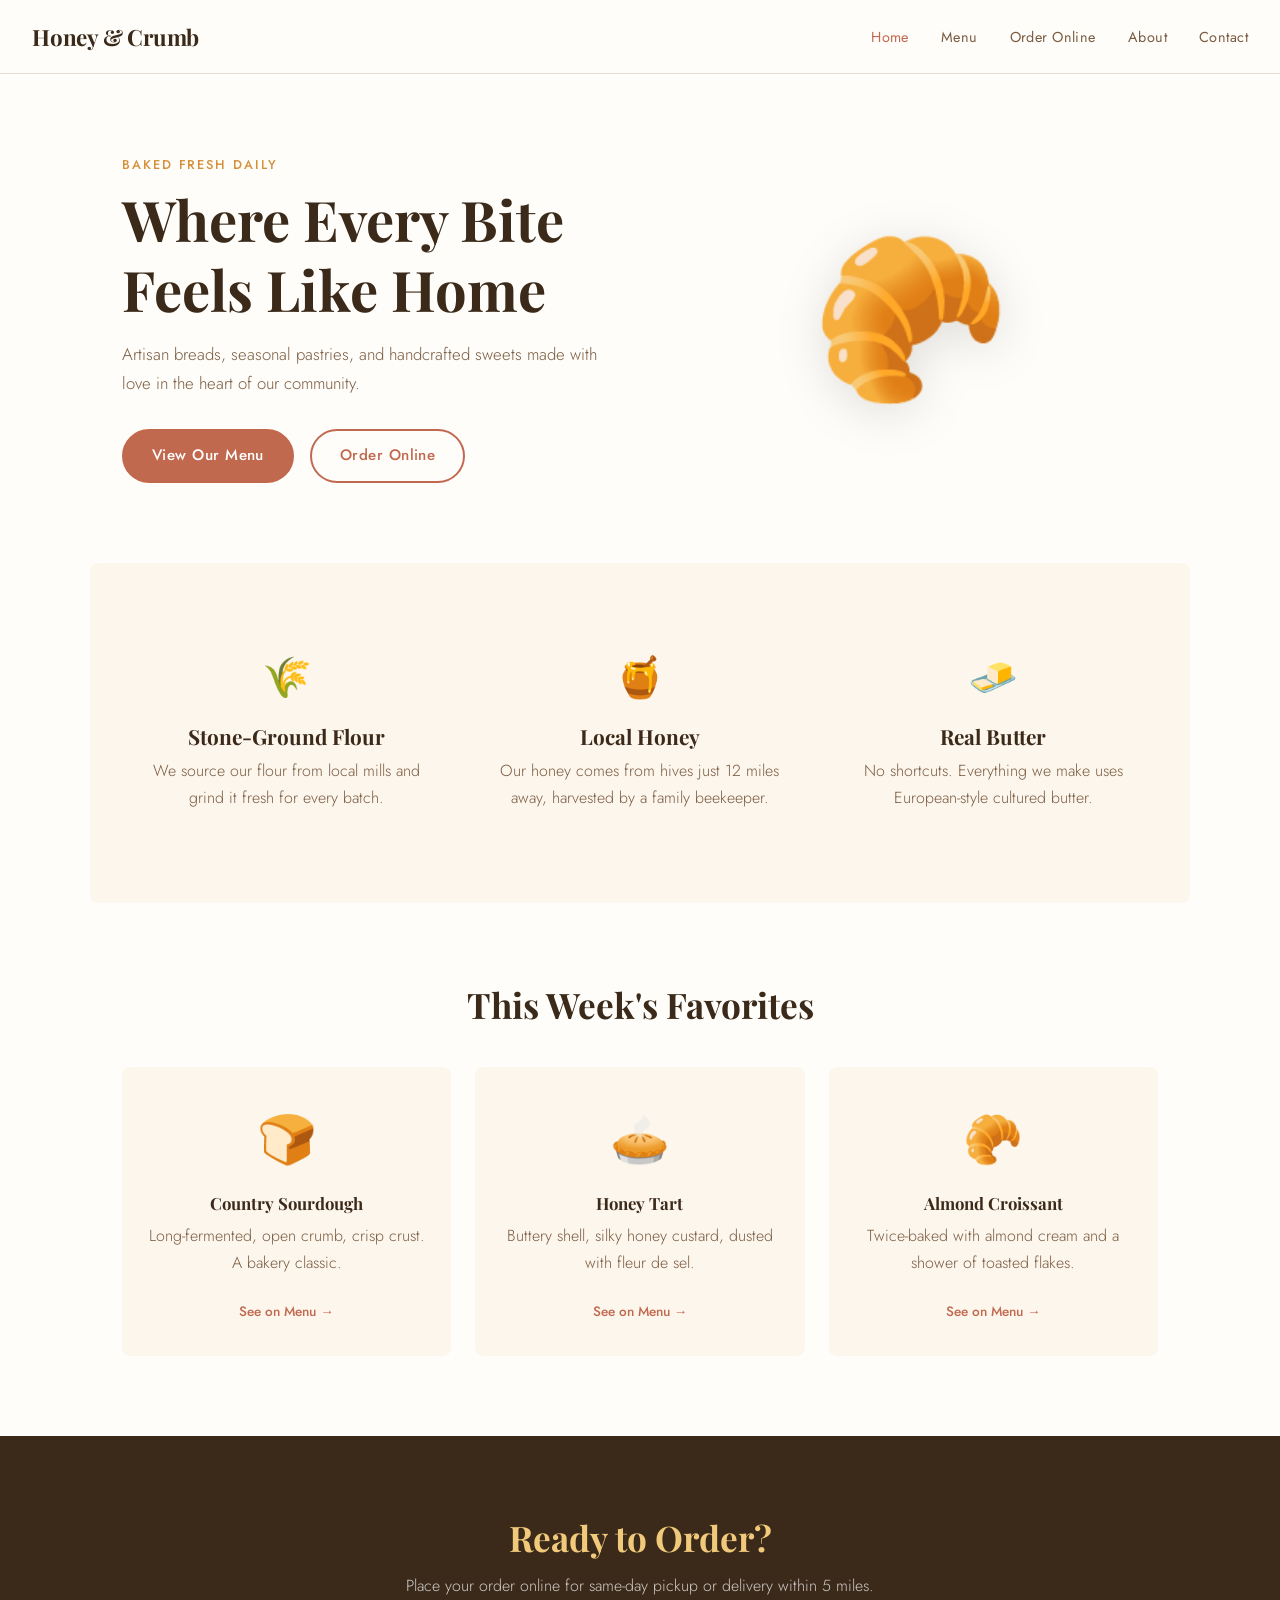
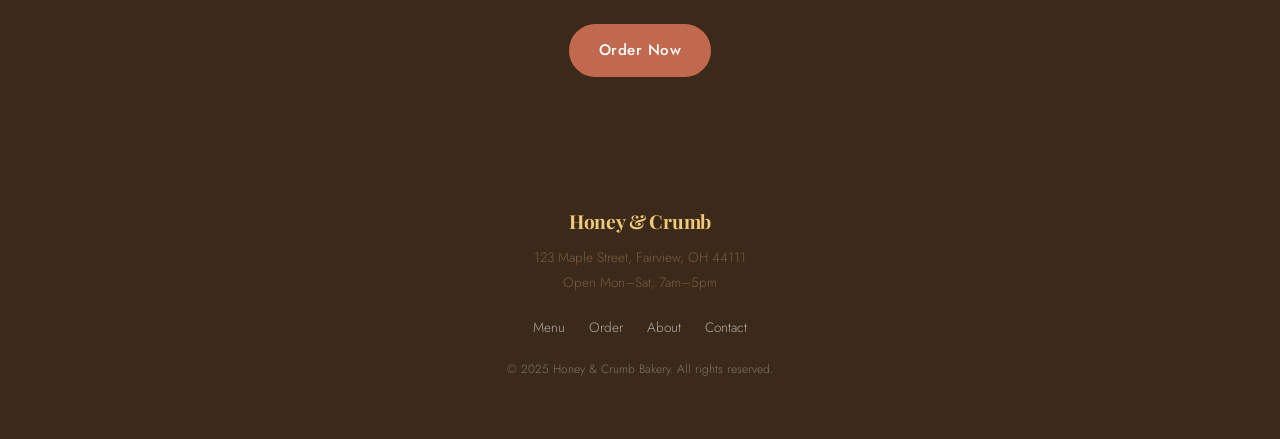
==== index.html @ f25d5ca1 "Adding files for defects" ====
<!DOCTYPE html>
<html lang="en">
<head>
  <meta charset="UTF-8" />
  <meta name="viewport" content="width=device-width, initial-scale=1.0" />
  <title>Honey & Crumb Bakery</title>
  <link rel="stylesheet" href="css/style.css" />
  <link href="https://fonts.googleapis.com/css2?family=Playfair+Display:ital,wght@0,400;0,700;1,400&family=Jost:wght@300;400;500&display=swap" rel="stylesheet" />
</head>
<body>

  <header>
    <nav class="navbar">
      <a href="index.html" class="logo">Honey &amp; Crumb</a>
      <ul class="nav-links">
        <li><a href="index.html" class="active">Home</a></li>
        <li><a href="menu.html">Menu</a></li>
        <li><a href="order.html">Order Online</a></li>
        <li><a href="contact.html">About</a></li>
        <li><a href="contact.html">Contact</a></li>
      </ul>
      <button class="hamburger" aria-label="Toggle menu">&#9776;</button>
    </nav>
  </header>

  <main>
    <section class="hero">
      <div class="hero-text">
        <p class="hero-eyebrow">Baked fresh daily</p>
        <h1>Where Every Bite Feels Like Home</h1>
        <p class="hero-sub">Artisan breads, seasonal pastries, and handcrafted sweets made with love in the heart of our community.</p>
        <div class="hero-buttons">
          <a href="menu.html" class="btn btn-primary">View Our Menu</a>
          <a href="order.html" class="btn btn-outline">Order Online</a>
        </div>
      </div>
      <div class="hero-image">
        <div class="hero-img-placeholder">🥐</div>
      </div>
    </section>

    <section class="features">
      <div class="feature-card">
        <span class="feature-icon">🌾</span>
        <h3>Stone-Ground Flour</h3>
        <p>We source our flour from local mills and grind it fresh for every batch.</p>
      </div>
      <div class="feature-card">
        <span class="feature-icon">🍯</span>
        <h3>Local Honey</h3>
        <p>Our honey comes from hives just 12 miles away, harvested by a family beekeeper.</p>
      </div>
      <div class="feature-card">
        <span class="feature-icon">🧈</span>
        <h3>Real Butter</h3>
        <p>No shortcuts. Everything we make uses European-style cultured butter.</p>
      </div>
    </section>

    <section class="featured-items">
      <h2>This Week's Favorites</h2>
      <div class="items-grid">
        <div class="item-card">
          <div class="item-emoji">🍞</div>
          <h4>Country Sourdough</h4>
          <p>Long-fermented, open crumb, crisp crust. A bakery classic.</p>
          <a href="menu.html#sourdough" class="item-link">See on Menu &rarr;</a>
        </div>
        <div class="item-card">
          <div class="item-emoji">🥧</div>
          <h4>Honey Tart</h4>
          <p>Buttery shell, silky honey custard, dusted with fleur de sel.</p>
          <a href="menu.html#honey-tart" class="item-link">See on Menu &rarr;</a>
        </div>
        <div class="item-card">
          <div class="item-emoji">🥐</div>
          <h4>Almond Croissant</h4>
          <p>Twice-baked with almond cream and a shower of toasted flakes.</p>
          <a href="menu.html#honey-tart" class="item-link">See on Menu &rarr;</a>
        </div>
      </div>
    </section>

    <section class="cta-banner">
      <h2>Ready to Order?</h2>
      <p>Place your order online for same-day pickup or delivery within 5 miles.</p>
      <a href="contact.html" class="btn btn-primary">Order Now</a>
    </section>
  </main>

  <footer>
    <div class="footer-inner">
      <div class="footer-brand">
        <span class="logo">Honey &amp; Crumb</span>
        <p>123 Maple Street, Fairview, OH 44111</p>
        <p>Open Mon–Sat, 7am–5pm</p>
      </div>
      <div class="footer-links">
        <a href="menu.html">Menu</a>
        <a href="about.html">Order</a>
        <a href="about.html">About</a>
        <a href="contact.html">Contact</a>
      </div>
      <p class="footer-copy">&copy; 2025 Honey &amp; Crumb Bakery. All rights reserved.</p>
    </div>
  </footer>

  <script src="js/main.js"></script>
</body>
</html>
---- css/style.css ----
/* =============================================
   HONEY & CRUMB BAKERY — MAIN STYLESHEET
   ============================================= */

:root {
  --cream: #fdf6ec;
  --warm-white: #fffdf9;
  --terracotta: #c1694f;
  --terracotta-dark: #a0553d;
  --honey: #d4913a;
  --honey-light: #f0c97a;
  --bark: #3b2a1a;
  --bark-mid: #6b4c30;
  --mist: #e8ddd0;
  --text: #2e1f0f;
  --text-light: #7a5c42;
  --font-display: 'Playfair Display', Georgia, serif;
  --font-body: 'Jost', sans-serif;
  --radius: 8px;
  --shadow: 0 4px 20px rgba(60,30,10,0.1);
  --transition: 0.2s ease;
}

*, *::before, *::after { box-sizing: border-box; margin: 0; padding: 0; }

html { scroll-behavior: smooth; }

body {
  background: var(--warm-white);
  color: var(--text);
  font-family: var(--font-body);
  font-weight: 300;
  line-height: 1.7;
}

/* ---- TYPOGRAPHY ---- */
h1, h2, h3, h4 {
  font-family: var(--font-display);
  line-height: 1.25;
  color: var(--bark);
}
h1 { font-size: clamp(2rem, 5vw, 3.5rem); }
h2 { font-size: clamp(1.5rem, 3vw, 2.2rem); }
h3 { font-size: 1.3rem; }
h4 { font-size: 1.05rem; }

p { color: var(--text-light); margin-bottom: 0.75rem; }
a { color: var(--terracotta); text-decoration: none; }
a:hover { color: var(--terracotta-dark); }

/* ---- BUTTONS ---- */
.btn {
  display: inline-block;
  padding: 0.75rem 1.75rem;
  border-radius: 40px;
  font-family: var(--font-body);
  font-size: 0.95rem;
  font-weight: 500;
  letter-spacing: 0.03em;
  cursor: pointer;
  border: 2px solid transparent;
  transition: all var(--transition);
  text-decoration: none;
}
.btn-primary {
  background: var(--terracotta);
  color: white;
  border-color: var(--terracotta);
}
.btn-primary:hover {
  background: var(--terracotta-dark);
  border-color: var(--terracotta-dark);
  color: white;
}
.btn-outline {
  background: transparent;
  color: var(--terracotta);
  border-color: var(--terracotta);
}
.btn-outline:hover {
  background: var(--terracotta);
  color: white;
}

/* ---- NAVBAR ---- */
.navbar {
  display: flex;
  align-items: center;
  justify-content: space-between;
  padding: 1.1rem 2rem;
  background: var(--warm-white);
  border-bottom: 1px solid var(--mist);
  position: sticky;
  top: 0;
  z-index: 100;
  overflow: hidden;
}
.logo {
  font-family: var(--font-display);
  font-size: 1.4rem;
  color: var(--bark);
  font-weight: 700;
  letter-spacing: -0.01em;
}
.logo:hover { color: var(--terracotta); }

.nav-links {
  display: flex;
  list-style: none;
  gap: 2rem;
}
.nav-links a {
  color: var(--text-light);
  font-size: 0.9rem;
  font-weight: 400;
  letter-spacing: 0.03em;
  transition: color var(--transition);
}
.nav-links a:hover,
.nav-links a.active {
  color: var(--terracotta);
}
.hamburger {
  display: none;
  background: none;
  border: none;
  font-size: 1.4rem;
  cursor: pointer;
  color: var(--bark);
}

/* ---- HERO ---- */
.hero {
  display: grid;
  grid-template-columns: 1fr 1fr;
  align-items: center;
  gap: 3rem;
  padding: 5rem 2rem;
  max-width: 1100px;
  margin: 0 auto;
}
.hero-eyebrow {
  font-size: 0.8rem;
  letter-spacing: 0.15em;
  text-transform: uppercase;
  color: var(--honey);
  font-weight: 500;
  margin-bottom: 0.5rem;
}
.hero h1 { margin-bottom: 1rem; }
.hero-sub { font-size: 1.05rem; margin-bottom: 2rem; }
.hero-buttons { display: flex; gap: 1rem; flex-wrap: wrap; }
.hero-image {
  display: flex;
  justify-content: center;
  align-items: center;
}
.hero-img-placeholder {
  font-size: 10rem;
  line-height: 1;
  filter: drop-shadow(0 8px 24px rgba(0,0,0,0.12));
  animation: float 4s ease-in-out infinite;
}
@keyframes float {
  0%, 100% { transform: translateY(0); }
  50% { transform: translateY(-12px); }
}

/* ---- FEATURES ---- */
.features {
  display: grid;
  grid-template-columns: repeat(3, 1fr);
  gap: 1.5rem;
  padding: 3rem 2rem;
  max-width: 1100px;
  margin: 0 auto;
  background: var(--cream);
  border-radius: var(--radius);
}
.feature-card {
  text-align: center;
  padding: 2rem 1.5rem;
}
.feature-icon { font-size: 2.5rem; display: block; margin-bottom: 0.75rem; }
.feature-card h3 { margin-bottom: 0.5rem; }

/* ---- FEATURED ITEMS ---- */
.featured-items {
  padding: 5rem 2rem;
  max-width: 1100px;
  margin: 0 auto;
  text-align: center;
}
.featured-items h2 { margin-bottom: 2.5rem; }
.items-grid {
  display: grid;
  grid-template-columns: repeat(3, 1fr);
  gap: 1.5rem;
}
.item-card {
  background: var(--cream);
  border-radius: var(--radius);
  padding: 2rem 1.5rem;
  text-align: center;
  transition: transform var(--transition), box-shadow var(--transition);
}
.item-card:hover {
  transform: translateY(-4px);
  box-shadow: var(--shadow);
}
.item-emoji { font-size: 3rem; margin-bottom: 0.75rem; }
.item-card h4 { margin-bottom: 0.5rem; }
.item-link {
  display: inline-block;
  margin-top: 0.75rem;
  font-size: 0.85rem;
  font-weight: 500;
  color: var(--terracotta);
}

/* ---- CTA BANNER ---- */
.cta-banner {
  background: var(--bark);
  color: white;
  text-align: center;
  padding: 5rem 2rem;
}
.cta-banner h2 { color: var(--honey-light); margin-bottom: 0.75rem; }
.cta-banner p { color: rgba(255,255,255,0.75); margin-bottom: 1.5rem; }

/* ---- PAGE HERO ---- */
.page-hero {
  background: var(--cream);
  padding: 4rem 2rem;
  text-align: center;
  border-bottom: 1px solid var(--mist);
}
.page-hero h1 { margin-bottom: 0.75rem; }
.page-hero p { font-size: 1.05rem; max-width: 600px; margin: 0 auto; }

/* ---- MENU ---- */
.menu-section {
  max-width: 900px;
  margin: 0 auto;
  padding: 3.5rem 2rem 0;
}
.menu-section h2 {
  margin-bottom: 1.5rem;
  padding-bottom: 0.75rem;
  border-bottom: 2px solid var(--mist);
}
.menu-grid { display: flex; flex-direction: column; gap: 1rem; }
.menu-item {
  display: flex;
  align-items: center;
  gap: 1.25rem;
  padding: 1.25rem;
  background: var(--cream);
  border-radius: var(--radius);
  transition: box-shadow var(--transition);
}
.menu-item:hover { box-shadow: var(--shadow); }
.menu-item-emoji { font-size: 2rem; flex-shrink: 0; }
.menu-item-info h4 { margin-bottom: 0.25rem; }
.price {
  color: var(--terracotta);
  font-family: var(--font-body);
  font-weight: 500;
  margin-left: 0.5rem;
}
.menu-cta {
  text-align: center;
  padding: 4rem 2rem;
}
.menu-cta p { margin-bottom: 1.25rem; }

/* ---- ORDER ---- */
.order-section { padding: 3rem 2rem 5rem; }
.order-container {
  max-width: 700px;
  margin: 0 auto;
}
.order-container h2 { margin-bottom: 1.5rem; }
.order-items { display: flex; flex-direction: column; gap: 1rem; margin-bottom: 2rem; }
.order-item {
  display: flex;
  align-items: center;
  justify-content: space-between;
  padding: 1rem 1.25rem;
  background: var(--cream);
  border-radius: var(--radius);
}
.order-item-info {
  display: flex;
  align-items: center;
  gap: 1rem;
}
.order-emoji { font-size: 1.75rem; }
.order-item-info h4 { margin-bottom: 0.1rem; }
.order-item-info p { margin: 0; color: var(--terracotta); font-weight: 500; }
.order-qty {
  display: flex;
  align-items: center;
  gap: 0.75rem;
}
.qty-btn {
  width: 30px;
  height: 30px;
  border-radius: 50%;
  border: 2px solid var(--terracotta);
  background: none;
  color: var(--terracotta);
  font-size: 1.1rem;
  cursor: pointer;
  line-height: 1;
  transition: all var(--transition);
}
.qty-btn:hover { background: var(--terracotta); color: white; }
.qty-count { font-weight: 500; min-width: 20px; text-align: center; }

.order-summary {
  border-top: 2px solid var(--mist);
  padding-top: 1.5rem;
}
.order-total {
  display: flex;
  justify-content: space-between;
  font-size: 1.2rem;
  font-weight: 500;
  margin-bottom: 1.5rem;
  color: var(--bark);
}
#order-total { color: var(--terracotta); }

.order-form { display: flex; flex-direction: column; gap: 1rem; }
.order-form label {
  font-size: 0.9rem;
  font-weight: 500;
  color: var(--bark);
  margin-bottom: 0.25rem;
  display: block;
}
.order-form input,
.order-form select {
  width: 100%;
  padding: 0.75rem 1rem;
  border: 1.5px solid var(--mist);
  border-radius: var(--radius);
  font-family: var(--font-body);
  font-size: 0.95rem;
  background: white;
  color: var(--text);
  transition: border-color var(--transition);
}
.order-form input:focus,
.order-form select:focus {
  outline: none;
  border-color: var(--terracotta);
}

.order-confirmation {
  text-align: center;
  padding: 3rem;
  background: #f0faf0;
  border-radius: var(--radius);
  margin-top: 2rem;
}
.confirm-icon { font-size: 3rem; display: block; margin-bottom: 0.75rem; }
.order-confirmation h3 { color: #2d6a2d; margin-bottom: 0.5rem; }

/* ---- ABOUT ---- */
.about-section { max-width: 1000px; margin: 0 auto; padding: 3rem 2rem 5rem; }
.about-block {
  display: grid;
  grid-template-columns: 1fr auto;
  gap: 3rem;
  align-items: center;
  margin-bottom: 4rem;
}
.about-block.reverse { grid-template-columns: auto 1fr; }
.about-block.reverse .about-text { order: 2; }
.about-block.reverse .about-img-placeholder { order: 1; }
.about-img-placeholder { font-size: 6rem; text-align: center; }
.about-text h2 { margin-bottom: 1rem; }
.about-text p { margin-bottom: 0.75rem; }

.about-values { margin-bottom: 3rem; }
.about-values h2 { margin-bottom: 1.5rem; }
.values-grid {
  display: grid;
  grid-template-columns: repeat(3, 1fr);
  gap: 1.5rem;
}
.value-card {
  background: var(--cream);
  border-radius: var(--radius);
  padding: 1.75rem 1.5rem;
  text-align: center;
}
.value-card span { font-size: 2rem; display: block; margin-bottom: 0.75rem; }
.value-card h4 { margin-bottom: 0.5rem; }

.about-cta {
  text-align: center;
  padding: 4rem 2rem;
  background: var(--cream);
  border-radius: var(--radius);
}
.about-cta h2 { margin-bottom: 0.75rem; }
.about-cta p { margin-bottom: 1.5rem; }

/* ---- CONTACT ---- */
.contact-section { padding: 3rem 2rem 5rem; }
.contact-container {
  display: grid;
  grid-template-columns: 1fr 2fr;
  gap: 3rem;
  max-width: 1000px;
  margin: 0 auto;
}
.contact-info h2 { margin-bottom: 1.25rem; }
.contact-details {
  list-style: none;
  display: flex;
  flex-direction: column;
  gap: 0.85rem;
}
.contact-details li {
  display: flex;
  align-items: flex-start;
  gap: 0.75rem;
  color: var(--text-light);
  font-size: 0.95rem;
}
.contact-details span { flex-shrink: 0; }

.contact-form-wrap h2 { margin-bottom: 1.5rem; }
.form-group { display: flex; flex-direction: column; margin-bottom: 1.25rem; }
.form-group label {
  font-size: 0.9rem;
  font-weight: 500;
  color: var(--bark);
  margin-bottom: 0.35rem;
}
.required { color: var(--terracotta); }
.form-group input,
.form-group select,
.form-group textarea {
  padding: 0.75rem 1rem;
  border: 1.5px solid var(--mist);
  border-radius: var(--radius);
  font-family: var(--font-body);
  font-size: 0.95rem;
  background: white;
  color: var(--text);
  transition: border-color var(--transition);
  resize: vertical;
}
.form-group input:focus,
.form-group select:focus,
.form-group textarea:focus {
  outline: none;
  border-color: var(--terracotta);
}
.form-group input.error,
.form-group select.error,
.form-group textarea.error {
  border-color: #c0392b;
}
.error-msg {
  color: #c0392b;
  font-size: 0.8rem;
  margin-top: 0.3rem;
  min-height: 1em;
}
.form-success {
  text-align: center;
  padding: 3rem;
  background: #f0faf0;
  border-radius: var(--radius);
}
.form-success span { font-size: 3rem; display: block; margin-bottom: 0.75rem; }
.form-success h3 { color: #2d6a2d; margin-bottom: 0.5rem; }

/* ---- FOOTER ---- */
footer {
  background: var(--bark);
  color: rgba(255,255,255,0.65);
  padding: 3rem 2rem;
}
.footer-inner {
  max-width: 1100px;
  margin: 0 auto;
  display: flex;
  flex-direction: column;
  align-items: center;
  gap: 1.25rem;
  text-align: center;
}
.footer-brand .logo { color: var(--honey-light); font-size: 1.2rem; display: block; margin-bottom: 0.5rem; }
.footer-brand p { font-size: 0.85rem; margin: 0.1rem 0; }
.footer-links {
  display: flex;
  gap: 1.5rem;
  flex-wrap: wrap;
  justify-content: center;
}
.footer-links a {
  color: rgba(255,255,255,0.6);
  font-size: 0.85rem;
  transition: color var(--transition);
}
.footer-links a:hover { color: var(--honey-light); }
.footer-copy { font-size: 0.75rem; color: rgba(255,255,255,0.35); }

/* ---- RESPONSIVE ---- */
@media (max-width: 768px) {
  .nav-links { display: none; }
  .hamburger { display: block; }
  .nav-links.open {
    display: flex;
    flex-direction: column;
    position: absolute;
    top: 64px;
    left: 0;
    right: 0;
    background: var(--warm-white);
    border-bottom: 1px solid var(--mist);
    padding: 1.5rem 2rem;
    gap: 1rem;
  }
  .hero {
    grid-template-columns: 1fr;
    text-align: center;
    padding: 3rem 1.5rem;
  }
  .hero-buttons { justify-content: center; }
  .hero-image { display: none; }
  /* BUG-R01: .features intentionally NOT set to 1-column on mobile — overflows on small screens */
  .items-grid { grid-template-columns: 1fr; }
  .about-block,
  .about-block.reverse { grid-template-columns: 1fr; }
  .about-img-placeholder { display: none; }
  .values-grid { grid-template-columns: 1fr; }
  .contact-container { grid-template-columns: 1fr; }
}
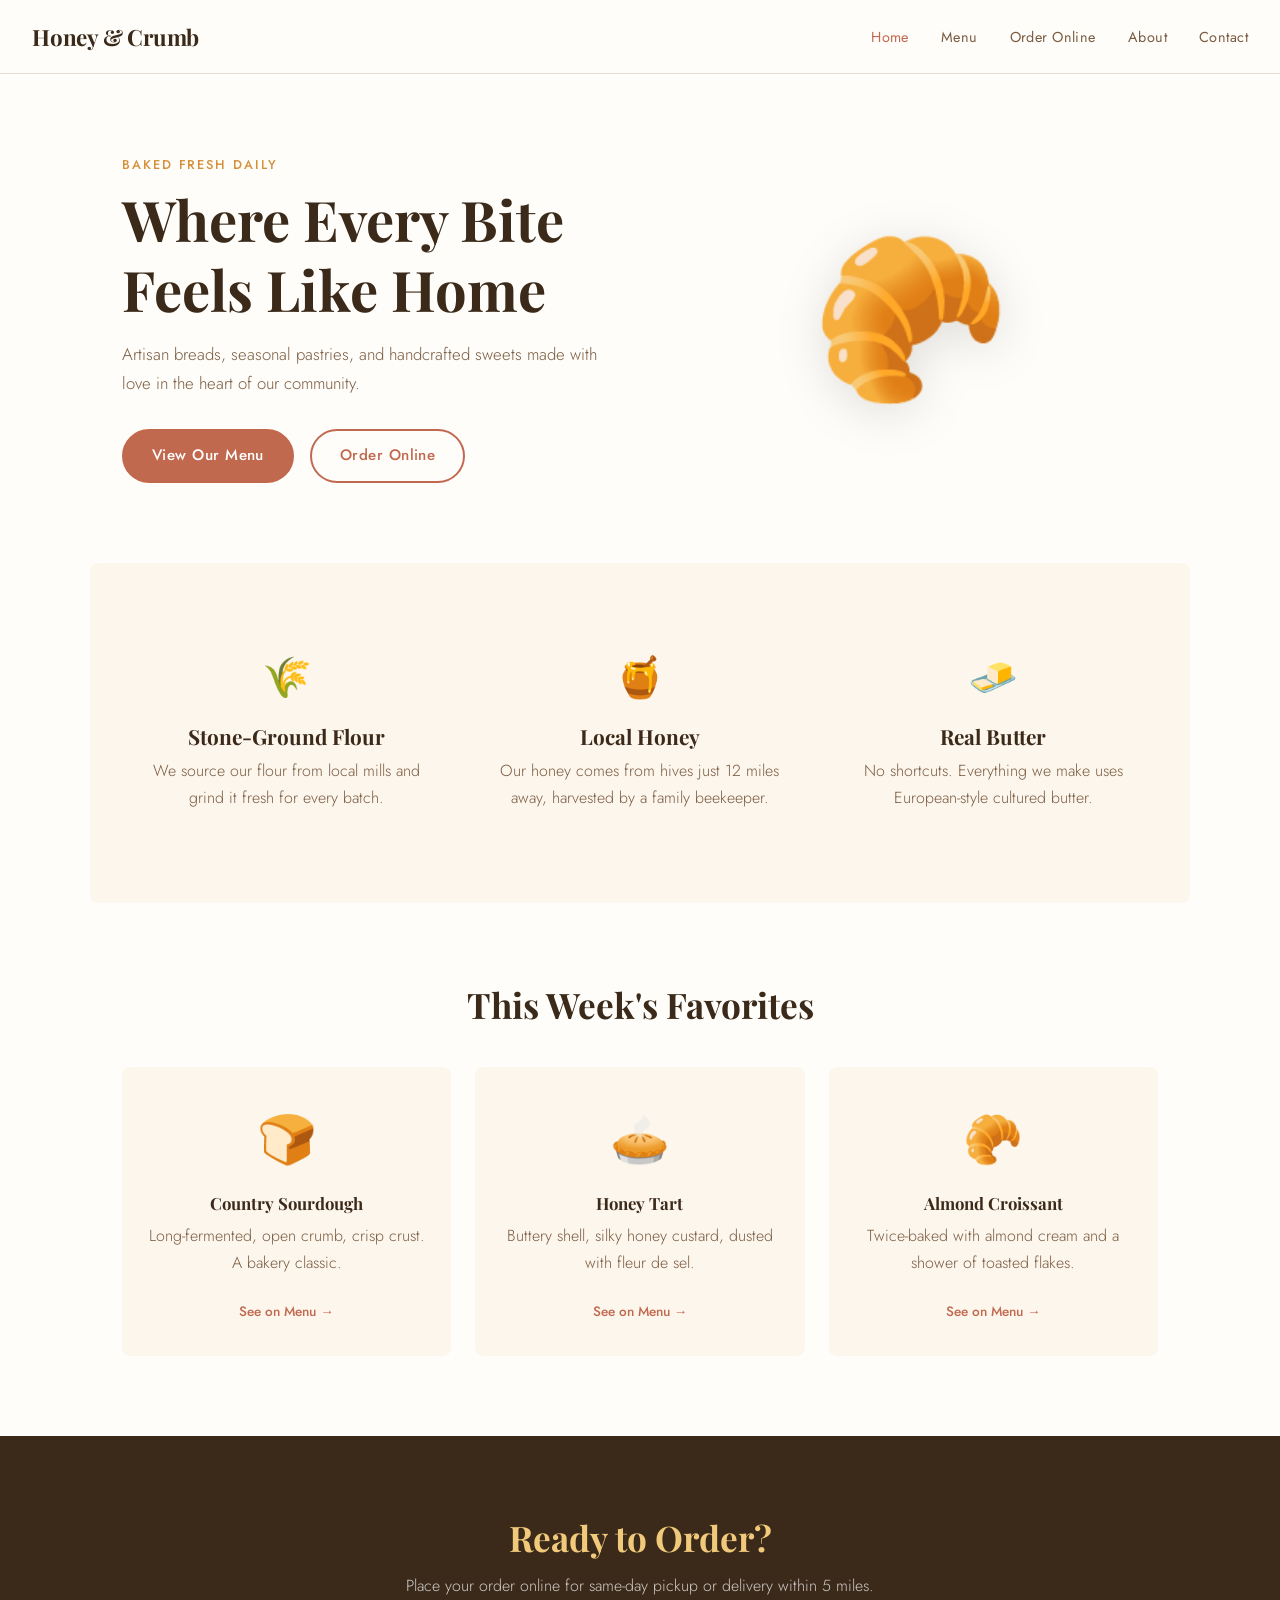
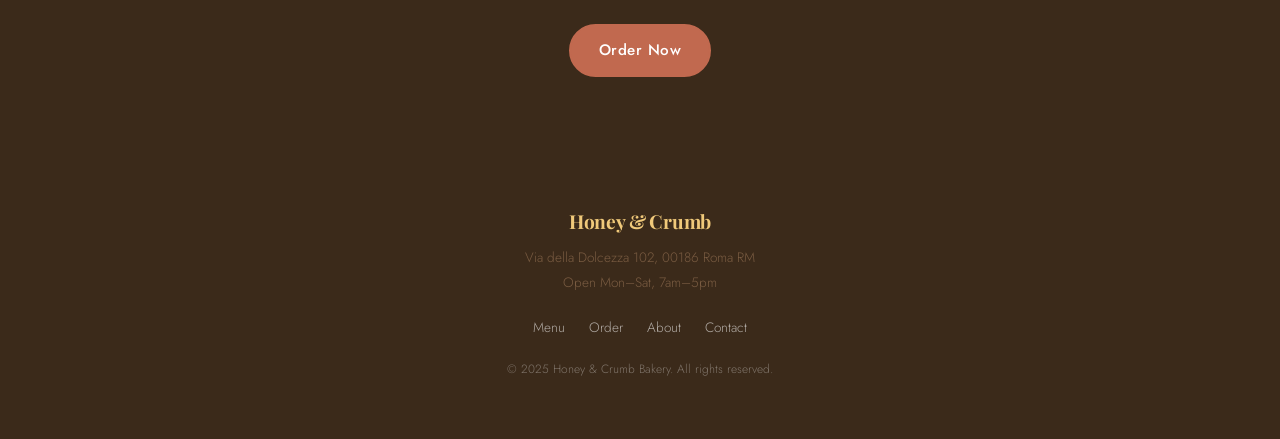
==== commit 2d3552bb: "Update index.html-updated footer contact info" ====
--- a/index.html
+++ b/index.html
@@ -84,7 +84,7 @@
     <section class="cta-banner">
       <h2>Ready to Order?</h2>
       <p>Place your order online for same-day pickup or delivery within 5 miles.</p>
-      <a href="contact.html" class="btn btn-primary">Order Now</a>
+      <a href="index.html" class="btn btn-primary">Order Now</a>
     </section>
   </main>
 
@@ -92,12 +92,12 @@
     <div class="footer-inner">
       <div class="footer-brand">
         <span class="logo">Honey &amp; Crumb</span>
-        <p>123 Maple Street, Fairview, OH 44111</p>
+        <p>Via della Dolcezza 102, 00186 Roma RM</p>
         <p>Open Mon–Sat, 7am–5pm</p>
       </div>
       <div class="footer-links">
         <a href="menu.html">Menu</a>
-        <a href="about.html">Order</a>
+        <a href="order.html">Order</a>
         <a href="about.html">About</a>
         <a href="contact.html">Contact</a>
       </div>
